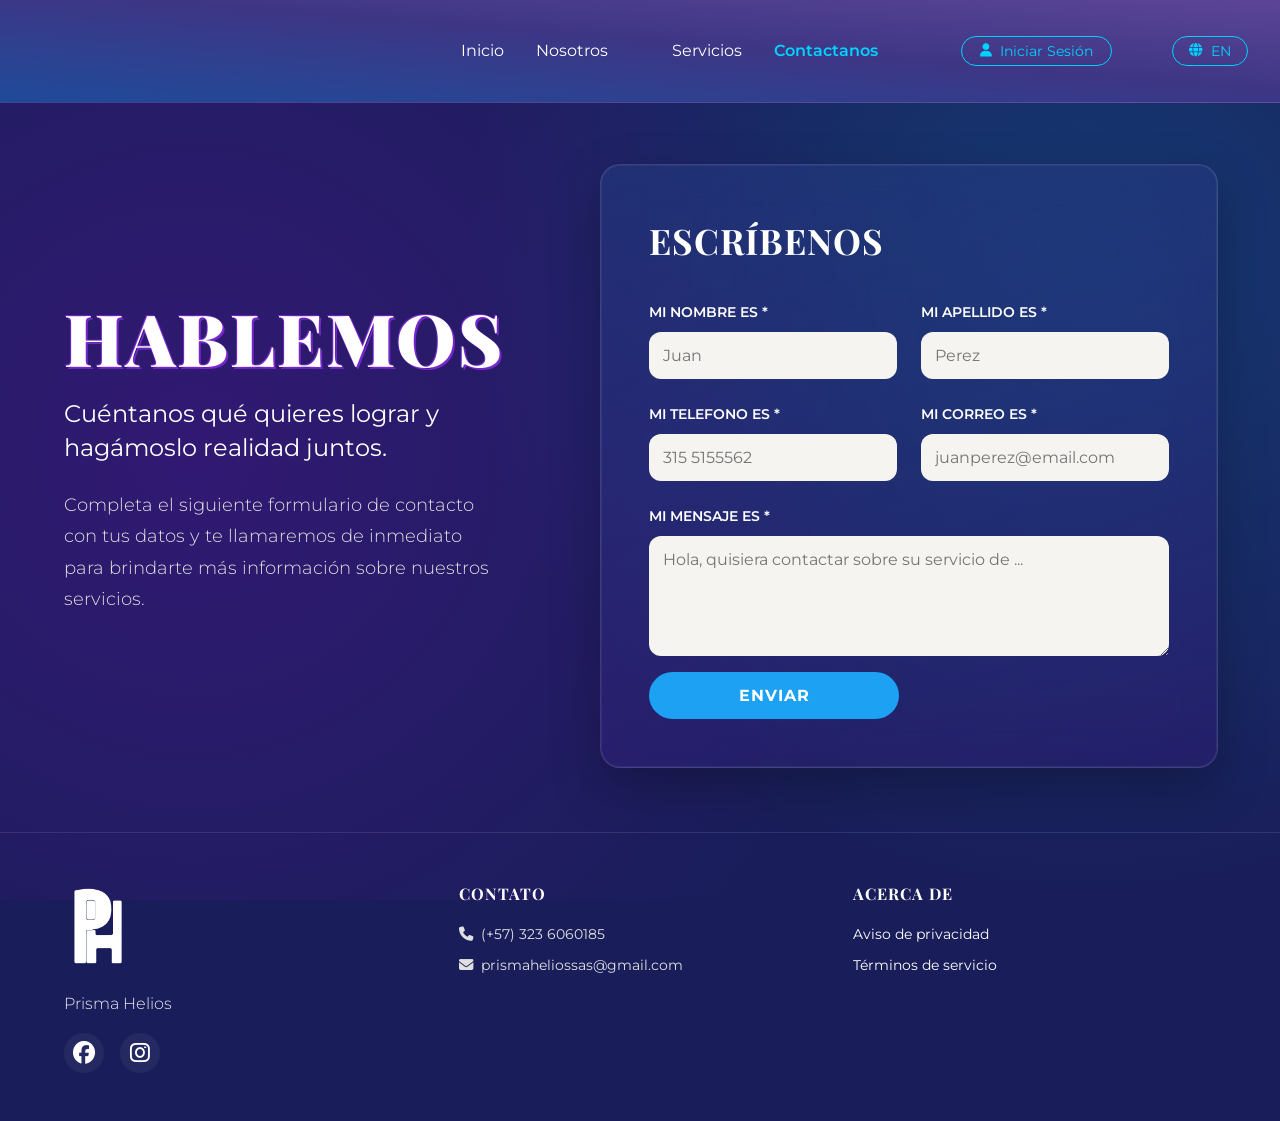
==== Contacto.html @ ff148521 "l" ====
<!DOCTYPE html>
<html lang="es">
<head>
    <meta charset="UTF-8">
    <meta name="viewport" content="width=device-width, initial-scale=1.0">
    <title>Prisma Helios | Contactanos</title>
            <!-- FAVICON -->
    <link rel="icon" type="image/png" href="LOGO.png">
    
    <!-- Google Fonts -->
    <link rel="preconnect" href="https://fonts.googleapis.com">
    <link rel="preconnect" href="https://fonts.gstatic.com" crossorigin>
    <link href="https://fonts.googleapis.com/css2?family=Montserrat:wght@300;400;600&family=Playfair+Display:ital,wght@0,400;0,700;0,900;1,400&display=swap" rel="stylesheet">
    
    <!-- FontAwesome para Iconos -->
    <link rel="stylesheet" href="https://cdnjs.cloudflare.com/ajax/libs/font-awesome/6.4.0/css/all.min.css">

    <style>
        /* === ESTILOS GLOBALES BASE === */
        :root {
            --color-bg-dark: #191e5a;
            --color-primary: #182C61;
            --color-secondary: #4A148C;
            --color-accent: #00D2FF;
            --color-button: #2B4C9B; /* Azul del botón de los mockups */
            --color-text-main: #FFFFFF;
            --color-text-muted: #E0E0E0;
            --font-headings: 'Playfair Display', serif;
            --font-body: 'Montserrat', sans-serif;
            --transition-smooth: all 0.3s ease-in-out;
        }

        *, *::before, *::after { margin: 0; padding: 0; box-sizing: border-box; }
        html { scroll-behavior: smooth; }
        body {
            font-family: var(--font-body);
            background-color: var(--color-bg-dark);
            color: var(--color-text-main);
            line-height: 1.6;
            overflow-x: hidden;
            /* Fondo base con líneas y gradientes inspirados en el mockup */
            background-image: 
                radial-gradient(circle at 15% 50%, rgba(74, 20, 140, 0.5), transparent 60%),
                radial-gradient(circle at 85% 30%, rgba(0, 212, 255, 0.15), transparent 50%);
            background-attachment: fixed;
            display: flex;
            flex-direction: column;
            min-height: 100vh;
        }
        h1, h2, h3, h4 { font-family: var(--font-headings); font-weight: 700; color: var(--color-text-main); margin-bottom: 1rem; }
        p { color: var(--color-text-muted); margin-bottom: 1rem; font-weight: 300; }
        a { text-decoration: none; color: var(--color-text-main); transition: var(--transition-smooth); }
        .container { width: 100%; max-width: 1200px; margin: 0 auto; padding: 0 1.5rem; }

        /* === HEADER Y NAVEGACIÓN === */
        header {
            position: fixed;
            top: 0; left: 0; width: 100%;
            background: linear-gradient(
                to top right,    
            #1F4B9A 0%,
            #3D3685 55%,
            #5D4596 100%
            );
            backdrop-filter: blur(10px);
            z-index: 1000;
            padding: 1rem 0;
            border-bottom: 1px solid rgba(255,255,255,0.05);
        }

        .nav-container { display: flex; justify-content: center; align-items: center; position: relative; min-height: 70px; }
        .logo { font-family: var(--font-headings); font-size: 2rem; font-weight: bold; letter-spacing: 2px; }

        .nav-links {
            display: grid;
            grid-template-columns: 1fr auto 1fr;
            align-items: center;
            gap: 2rem;
        }
        .nav-group { display: flex; gap: 2rem; align-items: center; }

        .nav-links > .nav-group:first-child { justify-content: flex-end; }
        .nav-links > .nav-group:last-child { justify-content: flex-start; }
        .nav-links a:hover { color: var(--color-accent); }

              /* ================= LOGO CON EFECTO ZOOM Y DESTELLO ================= */

.logo { 
    display: inline-block;
    cursor: pointer;
    user-select: none;
   
    transition: transform 0.4s cubic-bezier(0.175, 0.885, 0.32, 1.275);
}


.logo img {
    border-radius: 0px !important;
    clip-path: none !important;
    object-fit: contain;
}

/* Efecto Zoom al pasar el mouse */
.logo:hover {
    transform: scale(1.35) rotate(-2deg);
    
    filter: 
        drop-shadow(0 0 8px rgba(0, 210, 255, 0.8))
        drop-shadow(0 0 15px rgba(74, 20, 140, 0.6));
}

/* Efecto al hacer clic */
.logo:active { 
    transform: scale(1.15); 
}

        /* Contenedor de autenticación anclado a la esquina del header */
.header-auth {
    position: absolute;
    right: 10.5rem;
    top: 50%;
    transform: translateY(-50%);
    z-index: 10;
}

.btn-login-nav {
    background-color: transparent;
    border: 1px solid var(--color-accent);
    color: var(--color-accent);
    padding: 6px 18px;
    border-radius: 20px;
    font-size: 0.85rem;
    font-family: var(--font-body);
    cursor: pointer;
    transition: var(--transition-smooth);
    display: flex;
    align-items: center;
    gap: 8px;
    white-space: nowrap;
}
.btn-login-nav:hover {
    background-color: var(--color-accent);
    color: var(--color-bg-dark);
}

.user-profile-badge {
    display: flex;
    align-items: center;
    gap: 10px;
    background: rgba(255, 255, 255, 0.08);
    padding: 6px 14px;
    border-radius: 20px;
    border: 1px solid rgba(0, 210, 255, 0.3);
    font-size: 0.85rem;
    white-space: nowrap;
}
.user-profile-badge i { color: var(--color-accent); font-size: 1.1rem; }

.btn-logout {
    background: none;
    border: none;
    color: var(--color-text-muted);
    cursor: pointer;
    font-size: 1rem;
    display: flex;
    align-items: center;
    transition: var(--transition-smooth);
}
.btn-logout:hover { color: #ff8080; }

/* === MODAL LOGIN === */
.modal-overlay {
    position: fixed;
    top: 0; left: 0; width: 100%; height: 100%;
    background: rgba(7, 9, 29, 0.85);
    backdrop-filter: blur(8px);
    display: flex; justify-content: center; align-items: center;
    z-index: 2000;
    opacity: 0; pointer-events: none;
    transition: opacity 0.3s ease;
}
.modal-overlay.active { opacity: 1; pointer-events: all; }
.modal-card {
    background: #182C61;
    border: 1px solid rgba(0, 210, 255, 0.3);
    border-radius: 16px;
    padding: 2.5rem;
    width: 90%; max-width: 400px;
    box-shadow: 0 10px 30px rgba(0,0,0,0.5);
    position: relative;
}
.modal-card h3 { text-align: center; margin-bottom: 1.5rem; font-size: 1.8rem; }
.modal-card input {
    width: 100%; padding: 12px; margin-bottom: 1rem;
    border-radius: 8px; border: none; background: #F5F4F0;
    font-family: var(--font-body); outline: none;
}
.modal-actions { display: flex; flex-direction: column; gap: 0.8rem; margin-top: 1rem; }
.btn-modal-submit { background: var(--color-accent); color: var(--color-bg-dark); font-weight: bold; border: none; padding: 12px; border-radius: 25px; cursor: pointer; }

.login-error-box {
    display: none;
    background: rgba(255, 75, 75, 0.15);
    border: 1px solid #ff4b4b;
    color: #ff8080;
    padding: 1rem;
    border-radius: 8px;
    font-size: 0.85rem;
    text-align: center;
    margin-top: 1rem;
}
.error-options { display: flex; flex-direction: column; gap: 0.5rem; margin-top: 0.8rem; }
.error-btn {
    background: transparent;
    border: 1px solid rgba(255,255,255,0.2);
    color: var(--color-text-main);
    padding: 6px 10px;
    border-radius: 6px;
    font-size: 0.8rem;
    cursor: pointer;
    transition: var(--transition-smooth);
}
.error-btn:hover { background: rgba(255,255,255,0.1); }

        .nav-links a:hover { color: var(--color-accent); }
        .nav-links a.active { color: var(--color-accent); font-weight: 600; }

        
        /* Estado activo en el menú */
        .nav-links a.active { color: var(--color-accent); font-weight: 600; }

        .menu-toggle { display: none; font-size: 1.5rem; cursor: pointer; color: var(--color-text-main); background: none; border: none; }

        @media (max-width: 768px) {
                        .header-auth { right: 5.5rem; }
            .btn-login-nav span.login-text { display: none; }
            .menu-toggle { display: block; }
            .nav-links {
                position: absolute; top: 100%; left: 0; width: 100%;
                background: var(--color-primary); flex-direction: column; gap: 0;
                max-height: 0; overflow: hidden; transition: max-height 0.3s ease-in-out;
            }
            .nav-links.active { max-height: 300px; }
            .nav-group { flex-direction: column; width: 100%; gap: 0; text-align: center; }
            .nav-group a { display: block; padding: 1rem; border-bottom: 1px solid rgba(255,255,255,0.1); }
            .logo { flex-grow: 1; text-align: left; }
        }

        main { flex: 1; display: flex; align-items: center; margin-top: 100px; padding: 4rem 0; }

        /* === SECCIÓN HABLEMOS Y FORMULARIO === */
        .contact-layout {
            display: grid;
            grid-template-columns: 1fr 1fr;
            gap: 4rem;
            align-items: center;
        }

        .contact-text-area { padding-right: 2rem; }
        
        .contact-text-area h1 {
            font-size: clamp(3rem, 6vw, 4.5rem);
            font-weight: 900;
            text-transform: uppercase;
            letter-spacing: 2px;
            margin-bottom: 1.5rem;
            line-height: 1;
            /* Efecto para emular el estilo del mockup */
            text-shadow: 2px 2px 0px rgba(138, 43, 226, 0.8), -1px -1px 0px rgba(138, 43, 226, 0.8);
        }

        .contact-text-area h3 {
            font-family: var(--font-body);
            font-size: 1.5rem;
            font-weight: 400;
            margin-bottom: 1.5rem;
            line-height: 1.4;
        }

        .contact-text-area p { font-size: 1.1rem; line-height: 1.8; }

        /* Estilos del Formulario */
        .contact-form-card {
            background: linear-gradient(160deg, rgba(36, 65, 134, 0.45), rgba(74, 20, 140, 0.25));
            border: 1px solid rgba(255, 255, 255, 0.12);
            backdrop-filter: blur(20px);
            border-radius: 20px;
            padding: 3rem;
            box-shadow: 0 20px 50px rgba(0, 0, 0, 0.25), inset 0 0 0 1px rgba(255, 255, 255, 0.06);
        }

        .contact-form-card h2 {
            font-family: var(--font-headings);
            font-size: 2.2rem;
            margin-bottom: 2rem;
            text-transform: uppercase;
            letter-spacing: 1px;
        }

        .form-row {
            display: grid;
            grid-template-columns: 1fr 1fr;
            gap: 1.5rem;
            margin-bottom: 1.5rem;
        }

        .form-group { display: flex; flex-direction: column; }
        
        .form-group label {
            font-size: 0.9rem;
            margin-bottom: 0.5rem;
            font-weight: 600;
            font-family: var(--font-body);
        }

        .form-group input, .form-group textarea {
            padding: 14px;
            border-radius: 12px;
            border: none;
            background: #F5F4F0;
            font-family: var(--font-body);
            font-size: 1rem;
            color: #333;
            outline: none;
            transition: var(--transition-smooth);
        }

        .form-group input:focus, .form-group textarea:focus {
            box-shadow: 0 0 0 3px rgba(0, 212, 255, 0.5);
        }

        .form-group textarea { resize: vertical; min-height: 120px; }

        .btn-submit {
            background-color: #1DA1F2; /* Azul claro / Cyan del mockup */
            color: white;
            padding: 14px 40px;
            border-radius: 30px;
            font-family: var(--font-body);
            font-size: 1rem;
            font-weight: 700;
            border: none;
            cursor: pointer;
            transition: var(--transition-smooth);
            width: 100%;
            max-width: 250px;
            margin-top: 1rem;
            text-transform: uppercase;
            letter-spacing: 1px;
        }

        .btn-submit:hover {
            background-color: var(--color-accent);
            color: var(--color-bg-dark);
            transform: translateY(-2px);
            box-shadow: 0 10px 20px rgba(0, 212, 255, 0.3);
        }

        .form-feedback {
            display: none;
            margin-top: 15px;
            padding: 10px;
            border-radius: 8px;
            font-weight: 600;
            text-align: center;
        }

        .form-feedback.success { display: block; background: rgba(0, 212, 255, 0.2); color: var(--color-accent); border: 1px solid var(--color-accent); }

        /* Responsividad */
        @media (max-width: 992px) {
            .contact-layout { gap: 2rem; }
            .contact-form-card { padding: 2rem; }
        }

        @media (max-width: 768px) {
            .contact-layout { grid-template-columns: 1fr; text-align: center; }
            .contact-text-area { padding-right: 0; margin-bottom: 2rem; }
            .form-row { grid-template-columns: 1fr; gap: 1.5rem; }
            .contact-form-card h2 { text-align: center; }
            .btn-submit { max-width: 100%; }
        }

        /* === FOOTER === */
        footer { border-top: 1px solid rgba(255,255,255,0.1); padding: 3rem 0; font-size: 0.9rem; }
        .footer-grid { display: grid; grid-template-columns: 1fr 1fr 1fr; gap: 2rem; align-items: start; }
        .footer-logo { font-family: var(--font-headings); font-size: 2.5rem; font-weight: bold; line-height: 1; margin-bottom: 1rem; }
        .social-links { display: flex; gap: 1rem; font-size: 1.4rem; }
        .social-links a {
            display: inline-flex;
            align-items: center;
            justify-content: center;
            width: 40px;
            height: 40px;
            border-radius: 50%;
            background: rgba(255, 255, 255, 0.05);
            transition: var(--transition-smooth);
        }
        .social-links a:hover {
            transform: scale(1.2) translateY(-3px);
            color: var(--color-accent);
            background: rgba(0, 210, 255, 0.15);
            box-shadow: 0 0 15px rgba(0, 210, 255, 0.4);
        }

        .footer-column h4 { margin-bottom: 1rem; font-size: 1rem; text-transform: uppercase; letter-spacing: 1px; }
        .footer-column ul { display: flex; flex-direction: column; gap: 0.5rem; }
        .footer-column ul li { display: flex; align-items: center; gap: 0.5rem; color: var(--color-text-muted); }
        
        @media (max-width: 768px) { .footer-grid { grid-template-columns: 1fr; text-align: center; gap: 3rem;} .social-links, .footer-column ul li { justify-content: center; } }
    

        /* === BOTÓN DE IDIOMA (ES / EN) ===
           Anclado a la derecha del header con position:absolute (igual que .header-auth),
           por eso no desplaza el logo, los enlaces ni el botón de sesión. */
        .lang-switch { position: absolute; right: 2rem; top: 50%; transform: translateY(-50%); z-index: 10; }
        .btn-lang {
            background-color: transparent;
            border: 1px solid var(--color-accent);
            color: var(--color-accent);
            padding: 6px 16px;
            border-radius: 20px;
            font-size: 0.85rem;
            font-family: var(--font-body);
            cursor: pointer;
            transition: var(--transition-smooth);
            display: flex;
            align-items: center;
            gap: 8px;
            white-space: nowrap;
        }
        .btn-lang:hover { background-color: var(--color-accent); color: var(--color-bg-dark); }
        @media (max-width: 768px) {
            .lang-switch { right: 1rem; }
            .btn-lang { padding: 6px 12px; }
        }
    </style>
</head>
<body>

    <!-- ================= HEADER ================= -->
    <header>
        <div class="container nav-container">
            <!-- Botón Menú Móvil -->
            <button class="menu-toggle" id="mobile-menu-btn" aria-label="Abrir menú" data-i18n-aria-label="nav.menu">
                <i class="fa-solid fa-bars"></i>
            </button>

            <!-- Logo + enlaces: único elemento dentro del flex centrado -->
            <nav class="nav-links" id="nav-links">
                <div class="nav-group">
                    <a data-i18n="nav.home" href="index.html" >Inicio</a>
                    <a data-i18n="nav.about" href="Nosotros.html">Nosotros</a>
                </div>
                <a href="index.html" title="Ir al Inicio" data-i18n-title="nav.logoTitle" class="logo">
                    <img src="../prismahelios.github.io/Logosinfondo5.png" alt="" style="width: auto;height: 70px; display: block;">
                </a>
                <div class="nav-group">
                    <a data-i18n="nav.services" href="Servicios.html">Servicios</a>
                    <a data-i18n="nav.contact" href="Contacto.html" class="active" >Contactanos</a>
                </div>
            </nav>
        </div>
        <div class="header-auth" id="auth-container"></div>
        <!-- Botón de idioma ES / EN (fuera del flujo: no mueve el logo ni los enlaces) -->
        <div class="lang-switch">
            <button type="button" class="btn-lang" id="lang-toggle" aria-label="Cambiar idioma / Change language" title="Cambiar idioma / Change language">
                <i class="fa-solid fa-globe"></i> <span id="lang-label">EN</span>
            </button>
        </div>
    </header>

    <!-- ================= CONTENIDO PRINCIPAL ================= -->
    <main>
        <section class="container">
            <div class="contact-layout">
                
                <!-- Columna Izquierda: Texto -->
                <div class="contact-text-area">
                    <h1 data-i18n="contact.h1">HABLEMOS</h1>
                    <h3 data-i18n="contact.h3">Cuéntanos qué quieres lograr y hagámoslo realidad juntos.</h3>
                    <p data-i18n="contact.p">Completa el siguiente formulario de contacto con tus datos y te llamaremos de inmediato para brindarte más información sobre nuestros servicios.</p>
                </div>

                <!-- Columna Derecha: Formulario -->
                <div class="contact-form-card">
                    <h2 data-i18n="contact.h2">ESCRÍBENOS</h2>
                    <form id="contactFormMain">
                        <div class="form-row">
                            <div class="form-group">
                                <label for="nombre" data-i18n="contact.lblName">MI NOMBRE ES *</label>
                                <input type="text" id="nombre" name="nombre" required placeholder="Juan" data-i18n-placeholder="contact.phName">
                            </div>
                            <div class="form-group">
                                <label for="apellido" data-i18n="contact.lblLast">MI APELLIDO ES *</label>
                                <input type="text" id="apellido" name="apellido" required placeholder="Perez" data-i18n-placeholder="contact.phLast">
                            </div>
                        </div>
                        <div class="form-row">
                            <div class="form-group">
                                <label for="telefono" data-i18n="contact.lblPhone">MI TELEFONO ES *</label>
                                <input type="tel" id="telefono" name="telefono" required
                                    inputmode="numeric" minlength="10" maxlength="15"
                                    pattern="[0-9]{10,}"
                                    title="Debe contener solo números. Verifique bien su número" data-i18n-title="contact.titlePhone"
                                    placeholder="315 5155562">
                            </div>
                            <div class="form-group">
                                <label for="correo" data-i18n="contact.lblMail">MI CORREO ES *</label>
                                <input type="email" id="correo" name="correo" required
                                    pattern="[a-zA-Z0-9._%+\-]+@[a-zA-Z0-9.\-]+\.[a-zA-Z]{2,}$"
                                    title="Ingresa un correo válido, ej: nombre@gmail.com" data-i18n-title="contact.titleMail"
                                    placeholder="juanperez@email.com" data-i18n-placeholder="contact.phMail">
                            </div>
                        </div>
                                        <div class="form-group">
                            <label for="mensaje" data-i18n="contact.lblMsg">MI MENSAJE ES *</label>
                            <textarea id="mensaje" name="mensaje" required placeholder="Hola, quisiera contactar sobre su servicio de ..." data-i18n-placeholder="contact.phMsg"></textarea>
                        </div>
                        
                        <button type="submit" class="btn-submit" data-i18n="contact.send">ENVIAR</button>
                        
                        <!-- Mensaje de feedback interactivo -->
                        <div id="formFeedback" class="form-feedback" data-i18n="contact.ok">
                            ¡Mensaje enviado con éxito! Nos comunicaremos contigo pronto.
                        </div>
                    </form>
                </div>

            </div>
        </section>
    </main>

    <!-- ================= FOOTER ================= -->
    <footer>
        <div class="container footer-grid">
             <div class="footer-column">
                <div class="footer-logo"><img src="Logo-sin-fondo.png" alt="" style="width: auto; height: 90px;"></div>
                <p style="font-size: 1rem; color: #efedf6;">Prisma Helios</p>
                <div class="social-links">
                    <a href="https://www.facebook.com/profile.php?id=61594728850521" target="_blank" rel="noopener noreferrer" aria-label="facebook"><i class="fa-brands fa-facebook"></i></a>
                    <a href="https://www.instagram.com/prismahelios_agencia/" target="_blank" rel="noopener noreferrer" aria-label="Instagram"><i class="fa-brands fa-instagram"></i></a>
                </div>
            </div>
            <div class="footer-column">
                <h4 data-i18n="footer.contact">CONTATO</h4>
                <ul>
                    <li><i class="fa-solid fa-phone"></i> (+57) 323 6060185</li>
                    <li><i class="fa-solid fa-envelope"></i> prismaheliossas@gmail.com</li>
                </ul>
            </div>
            <div class="footer-column">
                <h4 data-i18n="footer.about">Acerca de</h4>
                <ul>
                    <li><a href="#" data-i18n="footer.privacy">Aviso de privacidad</a></li>
                    <li><a href="#" data-i18n="footer.terms">Términos de servicio</a></li>
                </ul>
            </div>
        </div>
    </footer>

<div class="modal-overlay" id="login-modal">
    <div class="modal-card">
        <h3 data-i18n="auth.title">Iniciar Sesión</h3>
        <form id="login-form">
            <input type="email" id="login-email" placeholder="Correo electrónico" data-i18n-placeholder="auth.email" required>
            <input type="password" id="login-pass" placeholder="Contraseña" data-i18n-placeholder="auth.password" required>
            <div class="modal-actions">
                <button type="submit" class="btn-modal-submit" data-i18n="auth.submit">Ingresar</button>
                <button type="button" class="error-btn" id="close-modal-btn" data-i18n="auth.cancel">Cancelar</button>
            </div>
        </form>
        <div class="login-error-box" id="login-error">
            <p><strong data-i18n="auth.notFound">Usuario no registrado</strong></p>
            <div class="error-options">
                <button type="button" class="error-btn" id="btn-retry" data-i18n="auth.retry">Intentar de nuevo</button>
                <button type="button" class="error-btn" id="btn-forgot" data-i18n="auth.forgot">¿Olvidó su contraseña?</button>
                <button type="button" class="error-btn" id="btn-back" data-i18n="auth.back">Regresar</button>
            </div>
        </div>
    </div>
</div>

    <!-- ================= JAVASCRIPT ================= -->
    <script>
        document.addEventListener('DOMContentLoaded', () => {
            // 1. Menú Hamburguesa
            const menuBtn = document.getElementById('mobile-menu-btn');
            const navLinks = document.getElementById('nav-links');
            const icon = menuBtn.querySelector('i');

            menuBtn.addEventListener('click', () => {
                navLinks.classList.toggle('active');
                if(navLinks.classList.contains('active')) {
                    icon.classList.remove('fa-bars');
                    icon.classList.add('fa-xmark');
                } else {
                    icon.classList.remove('fa-xmark');
                    icon.classList.add('fa-bars');
                }
            });

            // 2. Validación y Simulación de Envío del Formulario
            const form = document.getElementById('contactFormMain');
            const feedbackMsg = document.getElementById('formFeedback');
            const submitBtn = form.querySelector('.btn-submit');

            // Filtrar el teléfono para que solo acepte números mientras se escribe
            document.getElementById('telefono').addEventListener('input', (e) => {
                e.target.value = e.target.value.replace(/\D/g, '');
            });

        form.addEventListener('submit', (e) => {
            e.preventDefault();

            // Si algún campo no cumple sus reglas (patrón, longitud, requerido, etc.),
            // se detiene aquí y el navegador muestra el mensaje de error correspondiente.
            if (!form.checkValidity()) {
                form.reportValidity();
                return;
            }

            // Cambiar estado del botón
            const originalText = submitBtn.textContent;
                submitBtn.textContent = (window.PrismaIdioma && PrismaIdioma.lang === 'en') ? 'SENDING...' : 'ENVIANDO...';
                submitBtn.disabled = true;
                submitBtn.style.opacity = '0.7';

                // Simular petición asíncrona (API/Backend)
                setTimeout(() => {
                    // Restaurar botón
                    submitBtn.textContent = originalText;
                    submitBtn.disabled = false;
                    submitBtn.style.opacity = '1';
                    
                    // Mostrar mensaje de éxito
                    feedbackMsg.classList.add('success');
                    
                    // Limpiar formulario
                    form.reset();
                    
                    // Ocultar mensaje después de 5 segundos
                    setTimeout(() => {
                        feedbackMsg.classList.remove('success');
                    }, 5000);
                }, 1500);
            });
        });

// === AUTENTICACIÓN CON PERSISTENCIA (localStorage) ===
const usuariosRegistrados = [
    { correo: "estudiante@prisma.com", pass: "12345" },
    { correo: "admin@prisma.com", pass: "admin2026" },
    { correo: "cliente@empresa.com", pass: "prisma123" }
];

const loginModal = document.getElementById('login-modal');
const closeLoginBtn = document.getElementById('close-modal-btn');
const loginForm = document.getElementById('login-form');
const loginEmailInput = document.getElementById('login-email');
const loginPassInput = document.getElementById('login-pass');
const loginErrorBox = document.getElementById('login-error');
const authContainer = document.getElementById('auth-container');

function resetLoginForm() {
    loginForm.reset();
    loginErrorBox.style.display = 'none';
}

function renderAuthUI() {
    const sesion = JSON.parse(localStorage.getItem('prismaSesion'));

    if (sesion) {
        authContainer.innerHTML = `
            <div class="user-profile-badge">
                <i class="fa-solid fa-circle-user"></i>
                <span data-i18n="auth.welcome">Bienvenido</span>
                <button class="btn-logout" id="logout-btn" title="Cerrar sesión" data-i18n-title="auth.logout">
                    <i class="fa-solid fa-right-from-bracket"></i>
                </button>
            </div>
        `;
        document.getElementById('logout-btn').addEventListener('click', () => {
            localStorage.removeItem('prismaSesion');
            renderAuthUI();
        });
    } else {
        authContainer.innerHTML = `
            <button class="btn-login-nav" id="open-login-btn">
                <i class="fa-solid fa-user"></i> <span class="login-text" data-i18n="auth.login">Iniciar Sesión</span>
            </button>
        `;
        document.getElementById('open-login-btn').addEventListener('click', () => {
            loginModal.classList.add('active');
            resetLoginForm();
        });
    }
}

closeLoginBtn.addEventListener('click', () => {
    loginModal.classList.remove('active');
});

loginForm.addEventListener('submit', (e) => {
    e.preventDefault();
    const email = loginEmailInput.value.trim();
    const password = loginPassInput.value.trim();

    const usuarioValido = usuariosRegistrados.find(u => u.correo === email && u.pass === password);

    if (usuarioValido) {
        localStorage.setItem('prismaSesion', JSON.stringify({ correo: usuarioValido.correo }));
        loginModal.classList.remove('active');
        renderAuthUI();
    } else {
        loginErrorBox.style.display = 'block';
    }
});

document.getElementById('btn-retry').addEventListener('click', () => { resetLoginForm(); });
document.getElementById('btn-forgot').addEventListener('click', () => { window.location.href = 'Contacto.html'; });
document.getElementById('btn-back').addEventListener('click', () => {
    loginModal.classList.remove('active');
    resetLoginForm();
});

renderAuthUI(); // pinta el estado correcto (login o badge) apenas carga la página

    </script>
    <!-- ================= SELECTOR DE IDIOMA (ES / EN) =================
         - El español es el contenido original del HTML: NO se reescribe.
         - Al cambiar a inglés se guarda el texto original de cada elemento y
           se reemplaza por la traducción; al volver a español se restaura tal cual.
         - Para traducir un elemento nuevo: agrégale data-i18n="clave" (texto) o
           data-i18n-placeholder / -alt / -title / -aria-label="clave" (atributos)
           y añade "clave": "English text" al diccionario EN de abajo.
         - El idioma elegido se recuerda entre páginas (localStorage). -->
    <script>
    (function () {
        const EN = {
        "nav.home": "Home",
        "nav.about": "About Us",
        "nav.services": "Services",
        "nav.contact": "Contact Us",
        "nav.menu": "Open menu",
        "nav.logoTitle": "Go to Home",
        "footer.contact": "CONTACT",
        "footer.about": "About",
        "footer.privacy": "Privacy Notice",
        "footer.terms": "Terms of Service",
        "auth.login": "Log In",
        "auth.welcome": "Welcome",
        "auth.logout": "Log out",
        "auth.title": "Log In",
        "auth.email": "Email",
        "auth.password": "Password",
        "auth.submit": "Log in",
        "auth.cancel": "Cancel",
        "auth.notFound": "User not registered",
        "auth.retry": "Try again",
        "auth.forgot": "Forgot your password?",
        "auth.back": "Go back",
        "doc.title": "Prisma Helios | Contact Us",
        "contact.h1": "LET'S TALK",
        "contact.h3": "Tell us what you want to achieve and let's make it happen together.",
        "contact.p": "Fill out the contact form below with your details and we'll call you right away to give you more information about our services.",
        "contact.h2": "WRITE TO US",
        "contact.lblName": "MY FIRST NAME(S) IS *",
        "contact.lblLast": "MY LAST NAME IS *",
        "contact.lblPhone": "MY PHONE NUMBER IS *",
        "contact.lblMail": "MY EMAIL IS *",
        "contact.lblMsg": "MY MESSAGE IS *",
        "contact.phName": "John",
        "contact.phLast": "Smith",
        "contact.phMail": "johnsmith@email.com",
        "contact.phMsg": "Hello, I'd like to ask about your ... service",
        "contact.titlePhone": "It must contain numbers only. Please double-check your number",
        "contact.titleMail": "Enter a valid email, e.g.: name@gmail.com",
        "contact.send": "SEND",
        "contact.ok": "Message sent successfully! We will get back to you soon."
        };

        const ATTRS = ['placeholder', 'alt', 'title', 'aria-label'];
        const STORAGE_KEY = 'prismaIdioma';
        const tituloES = document.title;
        let lang = 'es';
        try { lang = localStorage.getItem(STORAGE_KEY) === 'en' ? 'en' : 'es'; } catch (e) {}

        const btn = document.getElementById('lang-toggle');
        const label = document.getElementById('lang-label');

        function aplicar() {
            document.documentElement.lang = lang;

            // Textos (guarda el original en español la primera vez que ve el elemento)
            document.querySelectorAll('[data-i18n]').forEach(el => {
                if (!('es' in el.dataset)) el.dataset.es = el.innerHTML;
                const key = el.dataset.i18n;
                el.innerHTML = (lang === 'en' && EN[key] !== undefined) ? EN[key] : el.dataset.es;
            });

            // Atributos (placeholder, alt, title, aria-label)
            ATTRS.forEach(attr => {
                const marca = 'data-i18n-' + attr;
                const guardado = 'data-es-' + attr;
                document.querySelectorAll('[' + marca + ']').forEach(el => {
                    if (!el.hasAttribute(guardado)) el.setAttribute(guardado, el.getAttribute(attr) || '');
                    const key = el.getAttribute(marca);
                    el.setAttribute(attr, (lang === 'en' && EN[key] !== undefined) ? EN[key] : el.getAttribute(guardado));
                });
            });

            document.title = (lang === 'en' && EN['doc.title']) ? EN['doc.title'] : tituloES;
            if (label) label.textContent = (lang === 'es') ? 'EN' : 'ES'; // muestra el idioma al que se cambia
        }

        if (btn) {
            btn.addEventListener('click', () => {
                lang = (lang === 'es') ? 'en' : 'es';
                try { localStorage.setItem(STORAGE_KEY, lang); } catch (e) {}
                aplicar();
            });
        }

        // El bloque de sesión (Iniciar Sesión / Bienvenido) se vuelve a pintar por JS:
        // se re-traduce automáticamente cada vez que cambia.
        const auth = document.getElementById('auth-container');
        if (auth) new MutationObserver(aplicar).observe(auth, { childList: true });

        window.PrismaIdioma = { get lang() { return lang; }, aplicar: aplicar };
        aplicar();
    })();
    </script>
</body>
</html>
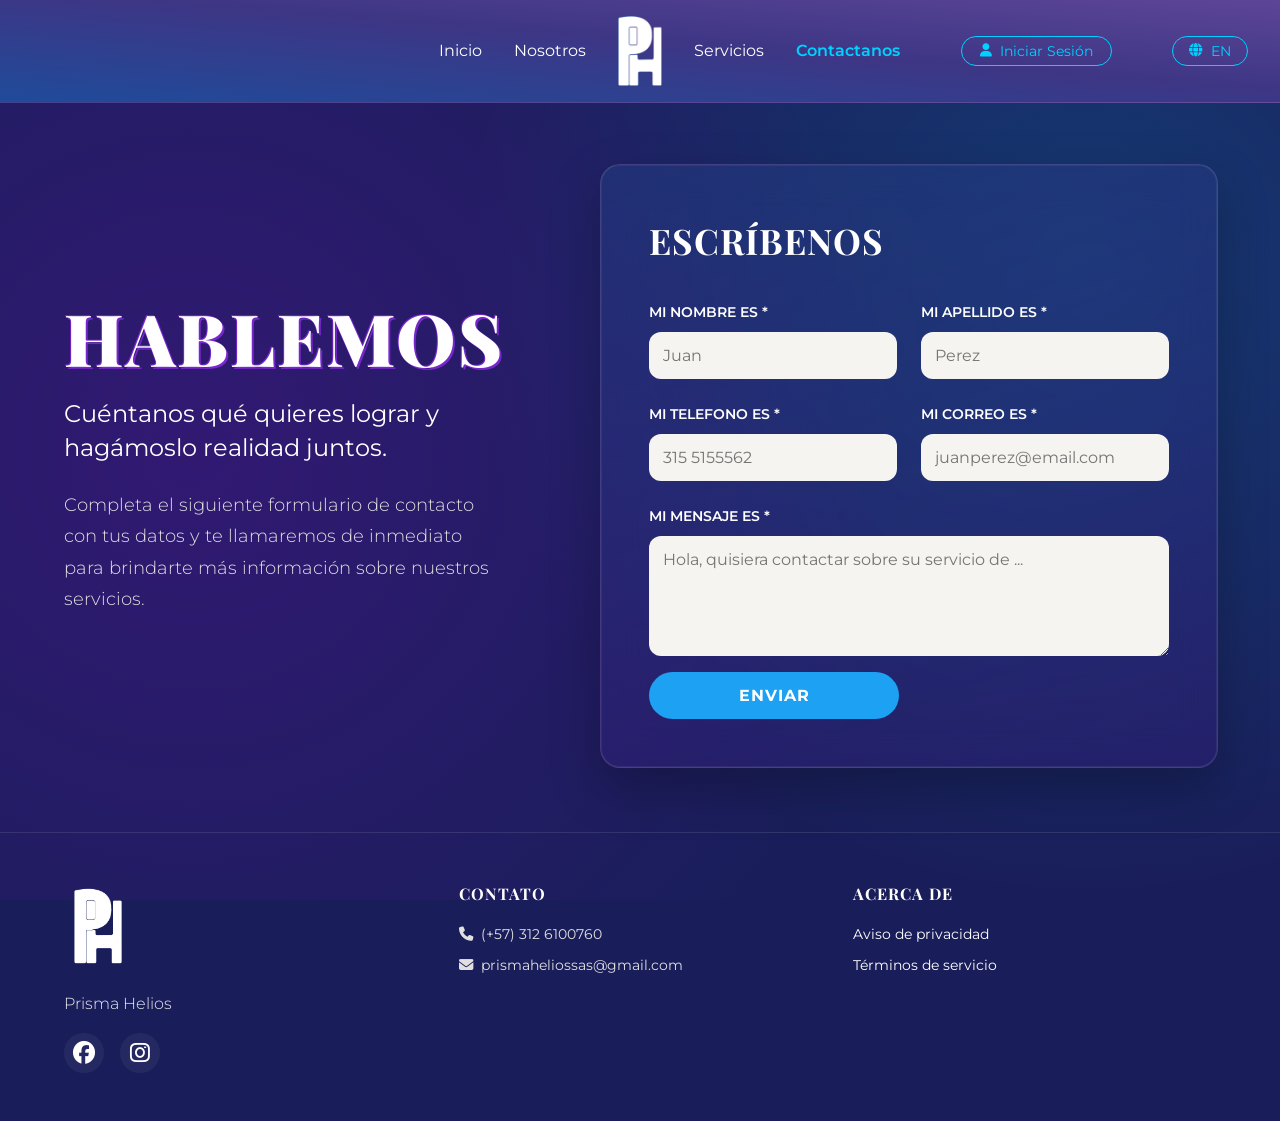
==== commit f5742006: "Redirección3" ====
--- a/Contacto.html
+++ b/Contacto.html
@@ -5,7 +5,7 @@
     <meta name="viewport" content="width=device-width, initial-scale=1.0">
     <title>Prisma Helios | Contactanos</title>
             <!-- FAVICON -->
-    <link rel="icon" type="image/png" href="LOGO.png">
+    <link rel="icon" type="image/png" href="logos/LOGO.png">
     
     <!-- Google Fonts -->
     <link rel="preconnect" href="https://fonts.googleapis.com">
@@ -453,7 +453,7 @@
                     <a data-i18n="nav.about" href="Nosotros.html">Nosotros</a>
                 </div>
                 <a href="index.html" title="Ir al Inicio" data-i18n-title="nav.logoTitle" class="logo">
-                    <img src="../prismahelios.github.io/Logosinfondo5.png" alt="" style="width: auto;height: 70px; display: block;">
+                    <img src="logos/Logosinfondo5.png" alt="" style="width: auto;height: 70px; display: block;">
                 </a>
                 <div class="nav-group">
                     <a data-i18n="nav.services" href="Servicios.html">Servicios</a>
@@ -535,17 +535,17 @@
     <footer>
         <div class="container footer-grid">
              <div class="footer-column">
-                <div class="footer-logo"><img src="Logo-sin-fondo.png" alt="" style="width: auto; height: 90px;"></div>
+                <div class="footer-logo"><img src="logos/Logo-sin-fondo.png" alt="" style="width: auto; height: 90px;"></div>
                 <p style="font-size: 1rem; color: #efedf6;">Prisma Helios</p>
                 <div class="social-links">
                     <a href="https://www.facebook.com/profile.php?id=61594728850521" target="_blank" rel="noopener noreferrer" aria-label="facebook"><i class="fa-brands fa-facebook"></i></a>
-                    <a href="https://www.instagram.com/prismahelios_agencia/" target="_blank" rel="noopener noreferrer" aria-label="Instagram"><i class="fa-brands fa-instagram"></i></a>
+                    <a href="https://www.instagram.com/prismahelios/" target="_blank" rel="noopener noreferrer" aria-label="Instagram"><i class="fa-brands fa-instagram"></i></a>
                 </div>
             </div>
             <div class="footer-column">
                 <h4 data-i18n="footer.contact">CONTATO</h4>
                 <ul>
-                    <li><i class="fa-solid fa-phone"></i> (+57) 323 6060185</li>
+                    <li><i class="fa-solid fa-phone"></i> (+57) 312 6100760</li>
                     <li><i class="fa-solid fa-envelope"></i> prismaheliossas@gmail.com</li>
                 </ul>
             </div>
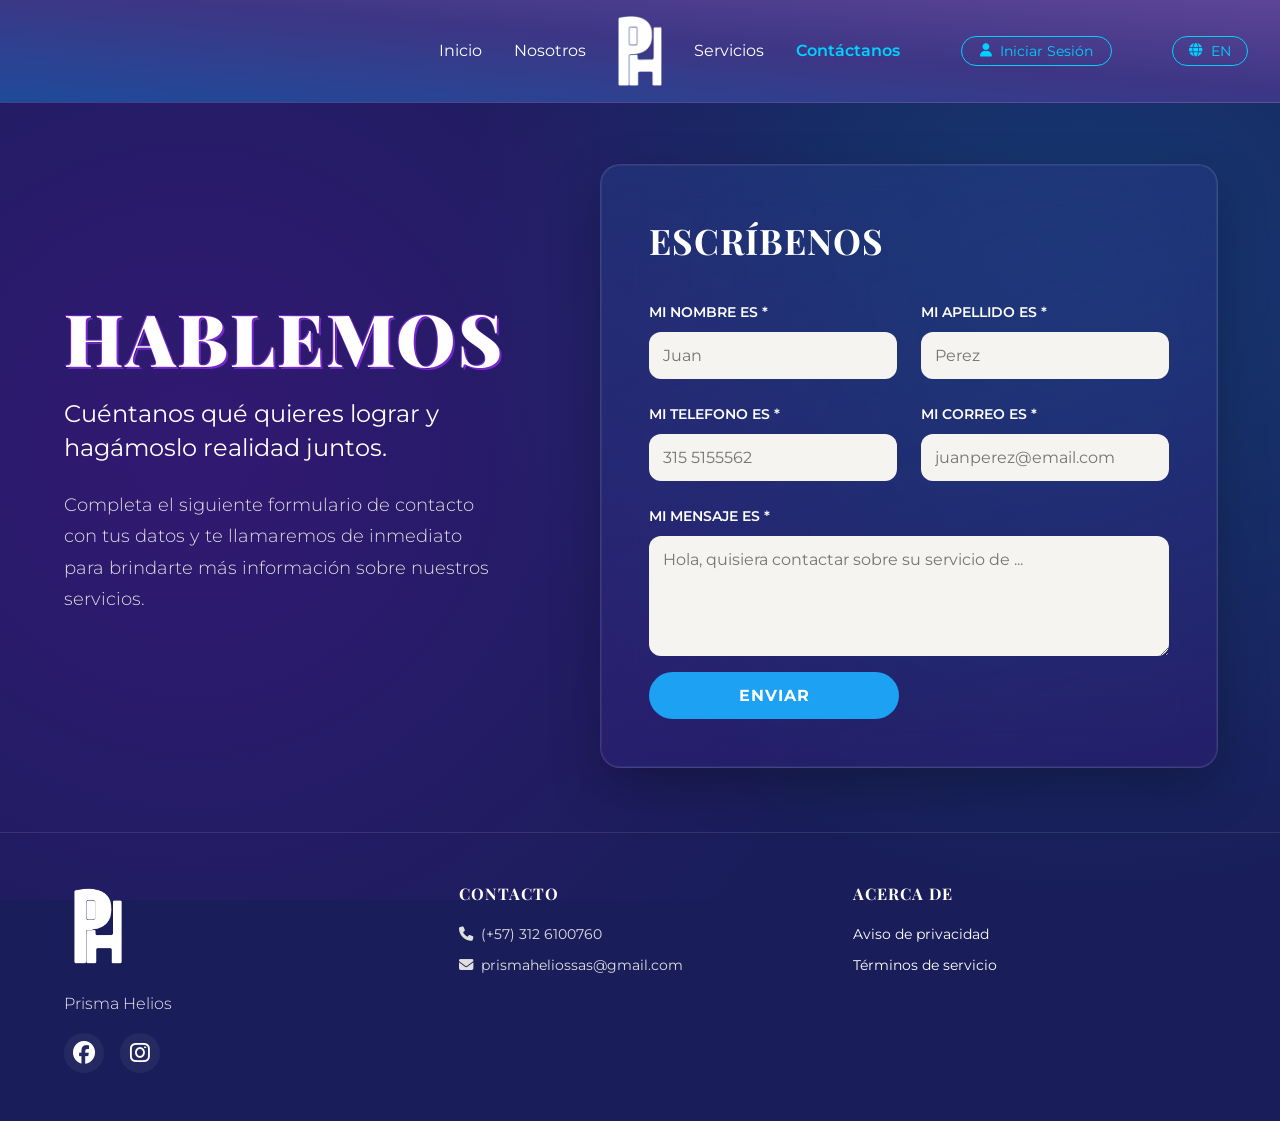
==== commit 5d73d87b: "Terminos y Privacidad" ====
--- a/Contacto.html
+++ b/Contacto.html
@@ -3,7 +3,7 @@
 <head>
     <meta charset="UTF-8">
     <meta name="viewport" content="width=device-width, initial-scale=1.0">
-    <title>Prisma Helios | Contactanos</title>
+    <title>Prisma Helios | Contáctanos</title>
             <!-- FAVICON -->
     <link rel="icon" type="image/png" href="logos/LOGO.png">
     
@@ -366,6 +366,7 @@
         }
 
         .form-feedback.success { display: block; background: rgba(0, 212, 255, 0.2); color: var(--color-accent); border: 1px solid var(--color-accent); }
+        .form-feedback.error { display: block; background: rgba(255, 90, 90, 0.15); color: #ff9a9a; border: 1px solid #ff6b6b; }
 
         /* Responsividad */
         @media (max-width: 992px) {
@@ -457,7 +458,7 @@
                 </a>
                 <div class="nav-group">
                     <a data-i18n="nav.services" href="Servicios.html">Servicios</a>
-                    <a data-i18n="nav.contact" href="Contacto.html" class="active" >Contactanos</a>
+                    <a data-i18n="nav.contact" href="Contacto.html" class="active" >Contáctanos</a>
                 </div>
             </nav>
         </div>
@@ -485,7 +486,9 @@
                 <!-- Columna Derecha: Formulario -->
                 <div class="contact-form-card">
                     <h2 data-i18n="contact.h2">ESCRÍBENOS</h2>
-                    <form id="contactFormMain">
+                    <form action="https://formsubmit.co/prismaheliossas@gmail.com" method="POST" id="contactFormMain">
+                    <input type="hidden" name="_subject" value="Nuevo mensaje desde Prisma Helios">
+                    <input type="hidden" name="_template" value="table">
                         <div class="form-row">
                             <div class="form-group">
                                 <label for="nombre" data-i18n="contact.lblName">MI NOMBRE ES *</label>
@@ -524,6 +527,11 @@
                         <div id="formFeedback" class="form-feedback" data-i18n="contact.ok">
                             ¡Mensaje enviado con éxito! Nos comunicaremos contigo pronto.
                         </div>
+                        <div id="formError" class="form-feedback" data-i18n="contact.err">
+                            No se pudo enviar el mensaje. Inténtalo de nuevo o escríbenos a prismaheliossas@gmail.com.
+                        </div>
+                        <input type="hidden" name="_captcha" value="false">
+                        <input type="text" name="_honey" style="display:none" tabindex="-1" autocomplete="off">
                     </form>
                 </div>
 
@@ -543,7 +551,7 @@
                 </div>
             </div>
             <div class="footer-column">
-                <h4 data-i18n="footer.contact">CONTATO</h4>
+                <h4 data-i18n="footer.contact">CONTACTO</h4>
                 <ul>
                     <li><i class="fa-solid fa-phone"></i> (+57) 312 6100760</li>
                     <li><i class="fa-solid fa-envelope"></i> prismaheliossas@gmail.com</li>
@@ -552,8 +560,8 @@
             <div class="footer-column">
                 <h4 data-i18n="footer.about">Acerca de</h4>
                 <ul>
-                    <li><a href="#" data-i18n="footer.privacy">Aviso de privacidad</a></li>
-                    <li><a href="#" data-i18n="footer.terms">Términos de servicio</a></li>
+                    <li><a href="Privacidad.html" target="_self" data-i18n="footer.privacy">Aviso de privacidad</a></li>
+                    <li><a href="Terminos.html" target="_self" data-i18n="footer.terms">Términos de servicio</a></li>
                 </ul>
             </div>
         </div>
@@ -587,64 +595,88 @@
             // 1. Menú Hamburguesa
             const menuBtn = document.getElementById('mobile-menu-btn');
             const navLinks = document.getElementById('nav-links');
-            const icon = menuBtn.querySelector('i');
-
-            menuBtn.addEventListener('click', () => {
-                navLinks.classList.toggle('active');
-                if(navLinks.classList.contains('active')) {
-                    icon.classList.remove('fa-bars');
-                    icon.classList.add('fa-xmark');
-                } else {
-                    icon.classList.remove('fa-xmark');
-                    icon.classList.add('fa-bars');
-                }
-            });
-
-            // 2. Validación y Simulación de Envío del Formulario
+            const icon = menuBtn ? menuBtn.querySelector('i') : null;
+
+            if (menuBtn && navLinks && icon) {
+                menuBtn.addEventListener('click', () => {
+                    navLinks.classList.toggle('active');
+                    if(navLinks.classList.contains('active')) {
+                        icon.classList.remove('fa-bars');
+                        icon.classList.add('fa-xmark');
+                    } else {
+                        icon.classList.remove('fa-xmark');
+                        icon.classList.add('fa-bars');
+                    }
+                });
+            }
+
+            // 2. Validación del teléfono (solo números)
+            const telefono = document.getElementById('telefono');
+            if (telefono) {
+                telefono.addEventListener('input', (e) => {
+                    e.target.value = e.target.value.replace(/\D/g, '');
+                });
+            }
+
+            // 3. Envío del formulario (AJAX a FormSubmit: sin salir de la página ni captcha)
+            const FORM_ENDPOINT = 'https://formsubmit.co/ajax/prismaheliossas@gmail.com';
             const form = document.getElementById('contactFormMain');
+            const submitBtn = form ? form.querySelector('.btn-submit') : null;
             const feedbackMsg = document.getElementById('formFeedback');
-            const submitBtn = form.querySelector('.btn-submit');
-
-            // Filtrar el teléfono para que solo acepte números mientras se escribe
-            document.getElementById('telefono').addEventListener('input', (e) => {
-                e.target.value = e.target.value.replace(/\D/g, '');
-            });
-
-        form.addEventListener('submit', (e) => {
-            e.preventDefault();
-
-            // Si algún campo no cumple sus reglas (patrón, longitud, requerido, etc.),
-            // se detiene aquí y el navegador muestra el mensaje de error correspondiente.
-            if (!form.checkValidity()) {
-                form.reportValidity();
-                return;
+            const errorMsg = document.getElementById('formError');
+
+            if (form && submitBtn && feedbackMsg && errorMsg) {
+                let feedbackTimer;
+                const hideFeedback = () => {
+                    [feedbackMsg, errorMsg].forEach(el => {
+                        el.classList.remove('success', 'error');
+                        el.style.display = 'none';
+                    });
+                };
+                const showFeedback = (el, cls, ms) => {
+                    clearTimeout(feedbackTimer);
+                    hideFeedback();
+                    el.style.display = 'block';
+                    el.classList.add(cls);
+                    feedbackTimer = setTimeout(hideFeedback, ms);
+                };
+
+                form.addEventListener('submit', async (e) => {
+                    e.preventDefault();
+                    if (!form.checkValidity()) {
+                        form.reportValidity();
+                        return;
+                    }
+
+                    const originalText = submitBtn.textContent;
+                    submitBtn.textContent = (window.PrismaIdioma && PrismaIdioma.lang === 'en') ? 'SENDING...' : 'ENVIANDO...';
+                    submitBtn.disabled = true;
+                    submitBtn.style.opacity = '0.7';
+
+                    try {
+                        const res = await fetch(FORM_ENDPOINT, {
+                            method: 'POST',
+                            headers: { 'Content-Type': 'application/json', 'Accept': 'application/json' },
+                            body: JSON.stringify(Object.fromEntries(new FormData(form)))
+                        });
+                        const data = await res.json().catch(() => ({}));
+                        if (res.ok && String(data.success) === 'true') {
+                            form.reset();
+                            showFeedback(feedbackMsg, 'success', 6000);
+                        } else {
+                            console.error('FormSubmit:', data.message || res.status);
+                            showFeedback(errorMsg, 'error', 8000);
+                        }
+                    } catch (err) {
+                        console.error('Error de red al enviar el formulario:', err);
+                        showFeedback(errorMsg, 'error', 8000);
+                    } finally {
+                        submitBtn.textContent = originalText;
+                        submitBtn.disabled = false;
+                        submitBtn.style.opacity = '1';
+                    }
+                });
             }
-
-            // Cambiar estado del botón
-            const originalText = submitBtn.textContent;
-                submitBtn.textContent = (window.PrismaIdioma && PrismaIdioma.lang === 'en') ? 'SENDING...' : 'ENVIANDO...';
-                submitBtn.disabled = true;
-                submitBtn.style.opacity = '0.7';
-
-                // Simular petición asíncrona (API/Backend)
-                setTimeout(() => {
-                    // Restaurar botón
-                    submitBtn.textContent = originalText;
-                    submitBtn.disabled = false;
-                    submitBtn.style.opacity = '1';
-                    
-                    // Mostrar mensaje de éxito
-                    feedbackMsg.classList.add('success');
-                    
-                    // Limpiar formulario
-                    form.reset();
-                    
-                    // Ocultar mensaje después de 5 segundos
-                    setTimeout(() => {
-                        feedbackMsg.classList.remove('success');
-                    }, 5000);
-                }, 1500);
-            });
         });
 
 // === AUTENTICACIÓN CON PERSISTENCIA (localStorage) ===
@@ -765,7 +797,7 @@
         "contact.h3": "Tell us what you want to achieve and let's make it happen together.",
         "contact.p": "Fill out the contact form below with your details and we'll call you right away to give you more information about our services.",
         "contact.h2": "WRITE TO US",
-        "contact.lblName": "MY FIRST NAME(S) IS *",
+        "contact.lblName": "MY NAME IS *",
         "contact.lblLast": "MY LAST NAME IS *",
         "contact.lblPhone": "MY PHONE NUMBER IS *",
         "contact.lblMail": "MY EMAIL IS *",
@@ -777,7 +809,8 @@
         "contact.titlePhone": "It must contain numbers only. Please double-check your number",
         "contact.titleMail": "Enter a valid email, e.g.: name@gmail.com",
         "contact.send": "SEND",
-        "contact.ok": "Message sent successfully! We will get back to you soon."
+        "contact.ok": "Message sent successfully! We will get back to you soon.",
+        "contact.err": "We could not send your message. Please try again or write to us at prismaheliossas@gmail.com."
         };
 
         const ATTRS = ['placeholder', 'alt', 'title', 'aria-label'];
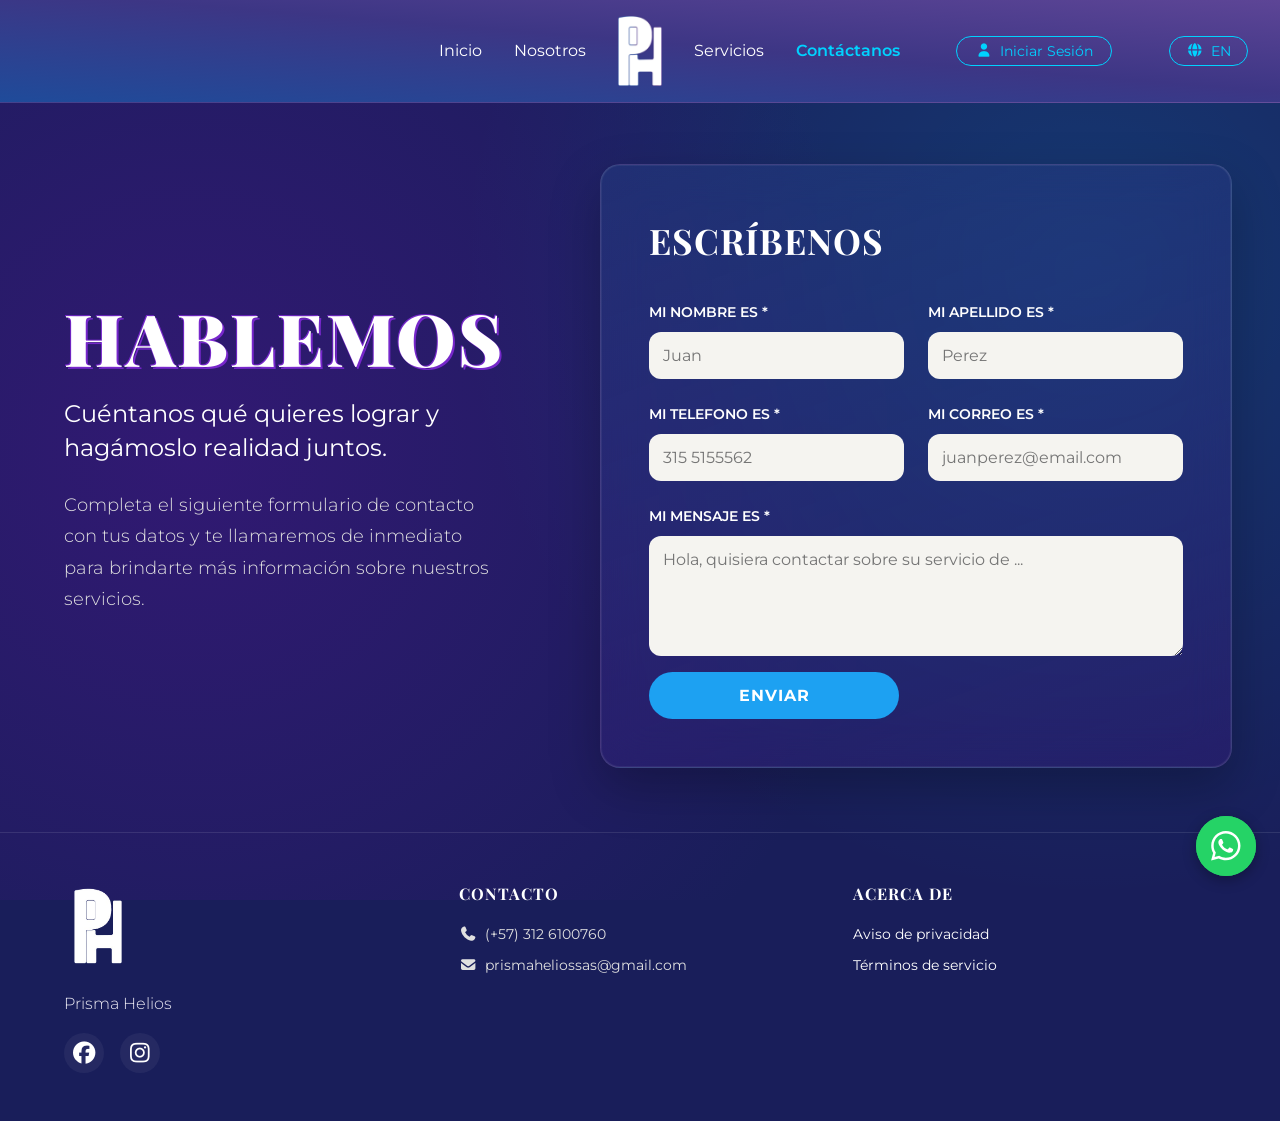
==== commit 8dd2603e: "Boton de whatsapp" ====
--- a/Contacto.html
+++ b/Contacto.html
@@ -13,9 +13,58 @@
     <link href="https://fonts.googleapis.com/css2?family=Montserrat:wght@300;400;600&family=Playfair+Display:ital,wght@0,400;0,700;0,900;1,400&display=swap" rel="stylesheet">
     
     <!-- FontAwesome para Iconos -->
-    <link rel="stylesheet" href="https://cdnjs.cloudflare.com/ajax/libs/font-awesome/6.4.0/css/all.min.css">
+    <link rel="stylesheet" href="fontawesome/css/all.min.css">
 
     <style>
+
+@font-face {
+    font-family: 'Montserrat';
+    src: url('fonts/Montserrat/static/Montserrat-Regular.ttf') format('truetype');
+    font-weight: 400;
+    font-style: normal;
+    font-display: swap;
+}
+
+@font-face {
+    font-family: 'Montserrat';
+    src: url('fonts/Montserrat/static/Montserrat-Bold.ttf') format('truetype');
+    font-weight: 700;
+    font-style: normal;
+    font-display: swap;
+}
+
+@font-face {
+    font-family: 'Montserrat';
+    src: url('fonts/Montserrat/static/Montserrat-SemiBold.ttf') format('truetype');
+    font-weight: 600;
+    font-style: normal;
+    font-display: swap;
+}
+
+@font-face {
+    font-family: 'Playfair Display';
+    src: url('fonts/Playfair_Display/static/PlayfairDisplay-Regular.ttf') format('truetype');
+    font-weight: 400;
+    font-style: normal;
+    font-display: swap;
+}
+
+@font-face {
+    font-family: 'Playfair Display';
+    src: url('fonts/Playfair_Display/static/PlayfairDisplay-Bold.ttf') format('truetype');
+    font-weight: 700;
+    font-style: normal;
+    font-display: swap;
+}
+
+@font-face {
+    font-family: 'Playfair Display';
+    src: url('fonts/Playfair_Display/static/PlayfairDisplay-Black.ttf') format('truetype');
+    font-weight: 900;
+    font-style: normal;
+    font-display: swap;
+} 
+
         /* === ESTILOS GLOBALES BASE === */
         :root {
             --color-bg-dark: #191e5a;
@@ -435,6 +484,126 @@
             .lang-switch { right: 1rem; }
             .btn-lang { padding: 6px 12px; }
         }
+
+:root {
+            --wa-color:        #25D366;  /* Verde oficial de WhatsApp */
+            --wa-color-hover:  #1EBE5A;  /* Verde un poco más oscuro al pasar el cursor */
+            --wa-size:         60px;     /* Diámetro del botón en escritorio */
+            --wa-offset:       24px;     /* Margen respecto al borde inferior y derecho */
+            --wa-z-index:      1500;     /* Ver nota de capas más abajo */
+        }
+ 
+        /* ---------- Botón flotante ---------- */
+        .wa-float {
+            /* Posición fija en la esquina inferior derecha.
+               env(safe-area-inset-*) evita que lo tape la barra del
+               sistema en iPhone / móviles con "notch" o gestos. */
+            position: fixed;
+            right:  calc(var(--wa-offset) + env(safe-area-inset-right, 0px));
+            bottom: calc(var(--wa-offset) + env(safe-area-inset-bottom, 0px));
+ 
+            /* Capas del sitio: header = 1000, modal de login = 2000,
+               modal de servicios = 3000, transición de página = 9999.
+               1500 deja el botón sobre el header y el contenido, pero
+               por debajo de los modales y de la transición entre páginas. */
+            z-index: var(--wa-z-index);
+ 
+            /* Círculo con el icono centrado */
+            display: flex;
+            align-items: center;
+            justify-content: center;
+            width:  var(--wa-size);
+            height: var(--wa-size);
+            border-radius: 50%;
+            background: var(--wa-color);
+            color: #fff;
+            text-decoration: none;
+ 
+            /* Sombra base + transición suave para el hover */
+            box-shadow: 0 4px 14px rgba(0, 0, 0, 0.30);
+            transition: transform 0.25s ease, box-shadow 0.25s ease, background-color 0.25s ease;
+            -webkit-tap-highlight-color: transparent;
+        }
+ 
+        /* Icono SVG (hereda el color blanco con currentColor) */
+        .wa-float svg {
+            width: 56%;
+            height: 56%;
+            fill: currentColor;
+            display: block;
+        }
+ 
+        /* ---------- Efecto hover / foco por teclado ---------- */
+        .wa-float:hover,
+        .wa-float:focus-visible {
+            background: var(--wa-color-hover);
+            transform: scale(1.1);                          /* Ligero escalado */
+            box-shadow: 0 8px 22px rgba(0, 0, 0, 0.40);     /* Sombra más profunda */
+        }
+        .wa-float:active { transform: scale(0.96); }        /* Feedback al pulsar */
+        .wa-float:focus-visible { outline: 3px solid #fff; outline-offset: 3px; }
+ 
+        /* ---------- Anillo pulsante (llama la atención sin ser molesto) ---------- */
+        .wa-float::before {
+            content: "";
+            position: absolute;
+            inset: 0;
+            border-radius: 50%;
+            background: var(--wa-color);
+            z-index: -1;                 /* Queda detrás del círculo */
+            animation: wa-pulse 2.4s ease-out infinite;
+        }
+        @keyframes wa-pulse {
+            0%   { transform: scale(1);   opacity: 0.55; }
+            70%  { transform: scale(1.6); opacity: 0; }
+            100% { transform: scale(1.6); opacity: 0; }
+        }
+ 
+        /* ---------- Etiqueta "¿Necesitas ayuda?" (solo en dispositivos con cursor) ---------- */
+        .wa-float__label {
+            position: absolute;
+            right: calc(100% + 12px);    /* A la izquierda del botón */
+            top: 50%;
+            transform: translateY(-50%) translateX(8px);
+            padding: 8px 14px;
+            border-radius: 8px;
+            background: #fff;
+            color: #1b1b1b;
+            font: 600 0.85rem/1 'Montserrat', system-ui, sans-serif;
+            white-space: nowrap;
+            box-shadow: 0 4px 14px rgba(0, 0, 0, 0.20);
+            opacity: 0;
+            pointer-events: none;
+            transition: opacity 0.25s ease, transform 0.25s ease;
+        }
+        @media (hover: hover) {
+            .wa-float:hover .wa-float__label,
+            .wa-float:focus-visible .wa-float__label {
+                opacity: 1;
+                transform: translateY(-50%) translateX(0);
+            }
+        }
+ 
+        /* ---------- Responsive ---------- */
+        /* Tablets */
+        @media (max-width: 1024px) {
+            :root { --wa-size: 56px; --wa-offset: 20px; }
+        }
+        /* Móviles: más pequeño y más cerca del borde para no tapar contenido */
+        @media (max-width: 600px) {
+            :root { --wa-size: 52px; --wa-offset: 16px; }
+            .wa-float__label { display: none; }
+        }
+ 
+        /* Respeta a quien tiene desactivadas las animaciones en su sistema */
+        @media (prefers-reduced-motion: reduce) {
+            .wa-float, .wa-float__label { transition: none; }
+            .wa-float::before { animation: none; display: none; }
+        }
+ 
+        /* No imprimir el botón */
+        @media print { .wa-float { display: none; } }
+
     </style>
 </head>
 <body>
@@ -588,6 +757,20 @@
         </div>
     </div>
 </div>
+
+        <a id="wa-float"
+       class="wa-float"
+       href="https://wa.me/"
+       target="_blank"
+       rel="noopener noreferrer"
+       aria-label="Chatea con nosotros por WhatsApp">
+        <span class="wa-float__label">¿Necesitas ayuda?</span>
+ 
+        <!-- Icono oficial de WhatsApp (SVG, no depende de librerías externas) -->
+        <svg viewBox="0 0 448 512" aria-hidden="true" focusable="false" xmlns="http://www.w3.org/2000/svg">
+            <path d="M380.9 97.1C339 55.1 283.2 32 223.9 32c-122.4 0-222 99.6-222 222 0 39.1 10.2 77.3 29.6 111L0 480l117.7-30.9c32.4 17.7 68.9 27 106.1 27h.1c122.3 0 224.1-99.6 224.1-222 0-59.3-25.2-115-67.1-157zm-157 341.6c-33.2 0-65.7-8.9-94-25.7l-6.7-4-69.8 18.3L72 359.2l-4.4-7c-18.5-29.4-28.2-63.3-28.2-98.2 0-101.7 82.8-184.5 184.6-184.5 49.3 0 95.6 19.2 130.4 54.1 34.8 34.9 56.2 81.2 56.1 130.5 0 101.8-84.9 184.6-186.6 184.6zm101.2-138.2c-5.5-2.8-32.8-16.2-37.9-18-5.1-1.9-8.8-2.8-12.5 2.8-3.7 5.6-14.3 18-17.6 21.8-3.2 3.7-6.5 4.2-12 1.4-32.6-16.3-54-29.1-75.5-66-5.7-9.8 5.7-9.1 16.3-30.3 1.8-3.7.9-6.9-.5-9.7-1.4-2.8-12.5-30.1-17.1-41.2-4.5-10.8-9.1-9.3-12.5-9.5-3.2-.2-6.9-.2-10.6-.2-3.7 0-9.7 1.4-14.8 6.9-5.1 5.6-19.4 19-19.4 46.3 0 27.3 19.9 53.7 22.6 57.4 2.8 3.7 39.1 59.7 94.8 83.8 35.2 15.2 49 16.5 66.6 13.9 10.7-1.6 32.8-13.4 37.4-26.4 4.6-13 4.6-24.1 3.2-26.4-1.3-2.5-5-3.9-10.5-6.6z"/>
+        </svg>
+    </a>
 
     <!-- ================= JAVASCRIPT ================= -->
     <script>
@@ -863,6 +1046,30 @@
         window.PrismaIdioma = { get lang() { return lang; }, aplicar: aplicar };
         aplicar();
     })();
+            const WHATSAPP_CONFIG = {
+            // Número en formato internacional: código de país + número,
+            // SIN "+", espacios, guiones ni paréntesis.
+            // Ejemplo Colombia (+57 300 123 4567)  →  "573126100760"
+            phone: "573126100760",
+ 
+            // Mensaje de bienvenida que aparecerá escrito en el chat.
+            // Déjalo vacío ("") si no quieres mensaje predeterminado.
+            message: "¡Hola! Quisiera recibir asesoría sobre los servicios de Prisma Helios."
+        };
+ 
+        /* ----- Lógica (no necesitas modificar nada de aquí hacia abajo) ----- */
+        (function () {
+            const btn = document.getElementById("wa-float");
+            if (!btn) return;
+ 
+            // Limpia el número por si se escribió con espacios, "+" o guiones
+            const phone = WHATSAPP_CONFIG.phone.replace(/\D/g, "");
+            const text  = WHATSAPP_CONFIG.message.trim();
+ 
+            // Construye https://wa.me/NUMERO?text=MENSAJE_CODIFICADO
+            btn.href = "https://wa.me/" + phone +
+                       (text ? "?text=" + encodeURIComponent(text) : "");
+        })();
     </script>
 </body>
 </html>
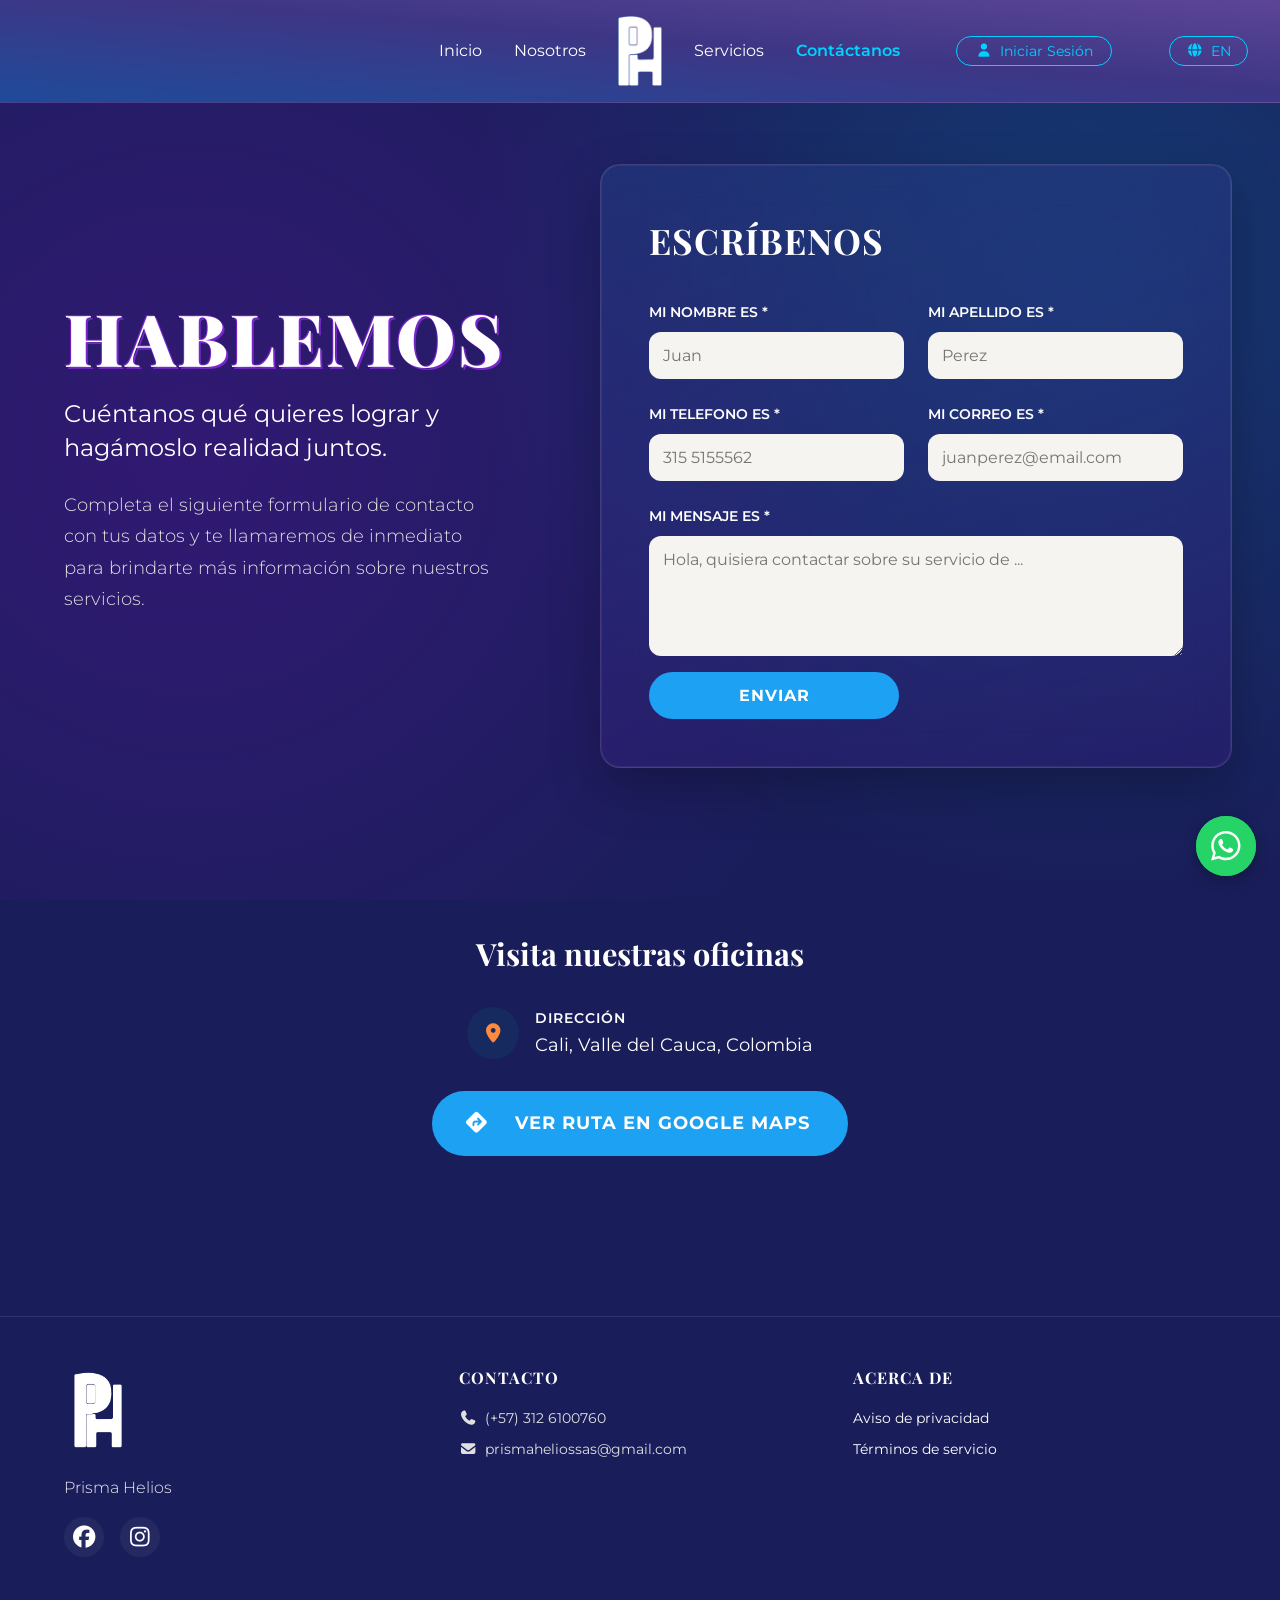
==== commit 9646e8cf: "Update Contacto.html" ====
--- a/Contacto.html
+++ b/Contacto.html
@@ -14,6 +14,8 @@
     
     <!-- FontAwesome para Iconos -->
     <link rel="stylesheet" href="fontawesome/css/all.min.css">
+    <meta name="viewport" content="width=device-width, initial-scale=1, viewport-fit=cover">
+    <title>Botón flotante de WhatsApp</title>
 
     <style>
 
@@ -63,7 +65,7 @@
     font-weight: 900;
     font-style: normal;
     font-display: swap;
-} 
+}
 
         /* === ESTILOS GLOBALES BASE === */
         :root {
@@ -429,6 +431,70 @@
             .form-row { grid-template-columns: 1fr; gap: 1.5rem; }
             .contact-form-card h2 { text-align: center; }
             .btn-submit { max-width: 100%; }
+        }
+
+
+        /* === SECCIÓN: VISITA NUESTRAS OFICINAS — sin cajas === */
+        .location-section { padding: 0 0 4rem; }
+        .location-layout {
+            display: grid;
+            grid-template-columns: 1fr;
+            justify-items: center;
+            align-items: center;
+            text-align: center;
+            min-height: 420px;
+        }
+        .location-info {
+            padding: 0;
+            width: 100%;
+            display: flex;
+            flex-direction: column;
+            align-items: center;
+        }
+        .location-info h2 {
+            font-size: clamp(1.8rem, 2.4vw, 2.2rem);
+            margin-bottom: 1.8rem;
+        }
+        .location-address { display: flex; align-items: center; justify-content: center; gap: 1rem; margin-bottom: 2rem; text-align: left; }
+        .location-pin {
+            flex: 0 0 52px; width: 52px; height: 52px;
+            border-radius: 50%;
+            background: rgba(24, 44, 97, 0.9);
+            display: flex; align-items: center; justify-content: center;
+            color: #FF8A3D; font-size: 1.2rem;
+        }
+        .location-address h4 {
+            font-family: var(--font-body);
+            font-size: 0.9rem; font-weight: 600;
+            letter-spacing: 1px; text-transform: uppercase; margin: 0;
+        }
+        .location-address p { font-family: var(--font-body); font-size: 1.15rem; color: var(--color-text-main); font-weight: 400; margin: 0; }
+
+        .btn-maps {
+            display: flex; align-items: center; gap: 1.2rem;
+            background: #1DA1F2;
+            border-radius: 40px;
+            padding: 1.2rem 2rem;
+            max-width: 416px; width: 100%;
+            font-family: var(--font-body);
+            font-size: 1.1rem; font-weight: 700;
+            letter-spacing: 1px; text-transform: uppercase; line-height: 1.5;
+            transition: var(--transition-smooth);
+        }
+        .btn-maps i { flex: 0 0 auto; font-size: 1.3rem; }
+        .btn-maps span { flex: 1; text-align: center; }
+        .btn-maps:hover, .btn-maps:focus-visible {
+            background: var(--color-accent);
+            color: var(--color-bg-dark);
+            transform: translateY(-3px);
+            box-shadow: 0 10px 20px rgba(0, 212, 255, 0.3);
+        }
+
+        @media (max-width: 992px) {
+            .location-layout { min-height: 0; }
+        }
+        @media (max-width: 768px) {
+            .btn-maps { font-size: 1rem; }
         }
 
         /* === FOOTER === */
@@ -485,7 +551,8 @@
             .btn-lang { padding: 6px 12px; }
         }
 
-:root {
+        /* ---------- Variables del botón (ajusta aquí sin tocar el resto) ---------- */
+        :root {
             --wa-color:        #25D366;  /* Verde oficial de WhatsApp */
             --wa-color-hover:  #1EBE5A;  /* Verde un poco más oscuro al pasar el cursor */
             --wa-size:         60px;     /* Diámetro del botón en escritorio */
@@ -655,7 +722,7 @@
                 <!-- Columna Derecha: Formulario -->
                 <div class="contact-form-card">
                     <h2 data-i18n="contact.h2">ESCRÍBENOS</h2>
-                    <form action="https://formsubmit.co/prismaheliossas@gmail.com" method="POST" id="contactFormMain">
+                    <form id="contactFormMain">
                     <input type="hidden" name="_subject" value="Nuevo mensaje desde Prisma Helios">
                     <input type="hidden" name="_template" value="table">
                         <div class="form-row">
@@ -699,6 +766,9 @@
                         <div id="formError" class="form-feedback" data-i18n="contact.err">
                             No se pudo enviar el mensaje. Inténtalo de nuevo o escríbenos a prismaheliossas@gmail.com.
                         </div>
+                        <div id="formOffline" class="form-feedback" data-i18n="contact.offline">
+                            Sin conexión a internet. Revisa tu red e inténtalo de nuevo.
+                        </div>
                         <input type="hidden" name="_captcha" value="false">
                         <input type="text" name="_honey" style="display:none" tabindex="-1" autocomplete="off">
                     </form>
@@ -707,6 +777,27 @@
             </div>
         </section>
     </main>
+
+
+    <!-- ================= VISITA NUESTRAS OFICINAS (Google Maps) ================= -->
+    <section class="location-section" id="ubicacion">
+        <div class="container location-layout">
+            <div class="location-info">
+                <h2 data-i18n="location.h2">Visita nuestras oficinas</h2>
+                <div class="location-address">
+                    <div class="location-pin"><i class="fa-solid fa-location-dot"></i></div>
+                    <div>
+                        <h4 data-i18n="location.addrLabel">DIRECCIÓN</h4>
+                        <p data-i18n="location.addr">Cali, Valle del Cauca, Colombia</p>
+                    </div>
+                </div>
+                <a id="maps-btn" class="btn-maps" href="https://www.google.com/maps/search/?api=1&amp;query=Cra+52+%232-51%2C+Cali%2C+Valle+del+Cauca%2C+Colombia" target="_blank" rel="noopener noreferrer">
+                    <i class="fa-solid fa-diamond-turn-right"></i>
+                    <span data-i18n="location.btn">VER RUTA EN GOOGLE MAPS</span>
+                </a>
+            </div>
+        </div>
+    </section>
 
     <!-- ================= FOOTER ================= -->
     <footer>
@@ -758,7 +849,7 @@
     </div>
 </div>
 
-        <a id="wa-float"
+    <a id="wa-float"
        class="wa-float"
        href="https://wa.me/"
        target="_blank"
@@ -771,6 +862,7 @@
             <path d="M380.9 97.1C339 55.1 283.2 32 223.9 32c-122.4 0-222 99.6-222 222 0 39.1 10.2 77.3 29.6 111L0 480l117.7-30.9c32.4 17.7 68.9 27 106.1 27h.1c122.3 0 224.1-99.6 224.1-222 0-59.3-25.2-115-67.1-157zm-157 341.6c-33.2 0-65.7-8.9-94-25.7l-6.7-4-69.8 18.3L72 359.2l-4.4-7c-18.5-29.4-28.2-63.3-28.2-98.2 0-101.7 82.8-184.5 184.6-184.5 49.3 0 95.6 19.2 130.4 54.1 34.8 34.9 56.2 81.2 56.1 130.5 0 101.8-84.9 184.6-186.6 184.6zm101.2-138.2c-5.5-2.8-32.8-16.2-37.9-18-5.1-1.9-8.8-2.8-12.5 2.8-3.7 5.6-14.3 18-17.6 21.8-3.2 3.7-6.5 4.2-12 1.4-32.6-16.3-54-29.1-75.5-66-5.7-9.8 5.7-9.1 16.3-30.3 1.8-3.7.9-6.9-.5-9.7-1.4-2.8-12.5-30.1-17.1-41.2-4.5-10.8-9.1-9.3-12.5-9.5-3.2-.2-6.9-.2-10.6-.2-3.7 0-9.7 1.4-14.8 6.9-5.1 5.6-19.4 19-19.4 46.3 0 27.3 19.9 53.7 22.6 57.4 2.8 3.7 39.1 59.7 94.8 83.8 35.2 15.2 49 16.5 66.6 13.9 10.7-1.6 32.8-13.4 37.4-26.4 4.6-13 4.6-24.1 3.2-26.4-1.3-2.5-5-3.9-10.5-6.6z"/>
         </svg>
     </a>
+
 
     <!-- ================= JAVASCRIPT ================= -->
     <script>
@@ -807,11 +899,12 @@
             const submitBtn = form ? form.querySelector('.btn-submit') : null;
             const feedbackMsg = document.getElementById('formFeedback');
             const errorMsg = document.getElementById('formError');
-
-            if (form && submitBtn && feedbackMsg && errorMsg) {
+            const offlineMsg = document.getElementById('formOffline');
+
+            if (form && submitBtn && feedbackMsg && errorMsg && offlineMsg) {
                 let feedbackTimer;
                 const hideFeedback = () => {
-                    [feedbackMsg, errorMsg].forEach(el => {
+                    [feedbackMsg, errorMsg, offlineMsg].forEach(el => {
                         el.classList.remove('success', 'error');
                         el.style.display = 'none';
                     });
@@ -829,6 +922,14 @@
                     if (!form.checkValidity()) {
                         form.reportValidity();
                         return;
+                    }
+
+                    if (!navigator.onLine) {
+
+                        showFeedback(offlineMsg, 'error', 8000);
+
+                        return;
+
                     }
 
                     const originalText = submitBtn.textContent;
@@ -852,7 +953,7 @@
                         }
                     } catch (err) {
                         console.error('Error de red al enviar el formulario:', err);
-                        showFeedback(errorMsg, 'error', 8000);
+                        showFeedback(navigator.onLine ? errorMsg : offlineMsg, 'error', 8000);
                     } finally {
                         submitBtn.textContent = originalText;
                         submitBtn.disabled = false;
@@ -993,7 +1094,12 @@
         "contact.titleMail": "Enter a valid email, e.g.: name@gmail.com",
         "contact.send": "SEND",
         "contact.ok": "Message sent successfully! We will get back to you soon.",
-        "contact.err": "We could not send your message. Please try again or write to us at prismaheliossas@gmail.com."
+        "contact.err": "We could not send your message. Please try again or write to us at prismaheliossas@gmail.com.",
+        "contact.offline": "No internet connection. Check your network and try again.",
+        "location.h2": "Visit our offices",
+        "location.addrLabel": "ADDRESS",
+        "location.addr": "Cali, Valle del Cauca, Colombia",
+        "location.btn": "GET DIRECTIONS ON GOOGLE MAPS"
         };
 
         const ATTRS = ['placeholder', 'alt', 'title', 'aria-label'];
@@ -1046,7 +1152,8 @@
         window.PrismaIdioma = { get lang() { return lang; }, aplicar: aplicar };
         aplicar();
     })();
-            const WHATSAPP_CONFIG = {
+
+        const WHATSAPP_CONFIG = {
             // Número en formato internacional: código de país + número,
             // SIN "+", espacios, guiones ni paréntesis.
             // Ejemplo Colombia (+57 300 123 4567)  →  "573126100760"
@@ -1070,6 +1177,7 @@
             btn.href = "https://wa.me/" + phone +
                        (text ? "?text=" + encodeURIComponent(text) : "");
         })();
+
     </script>
 </body>
-</html>+</html> x
